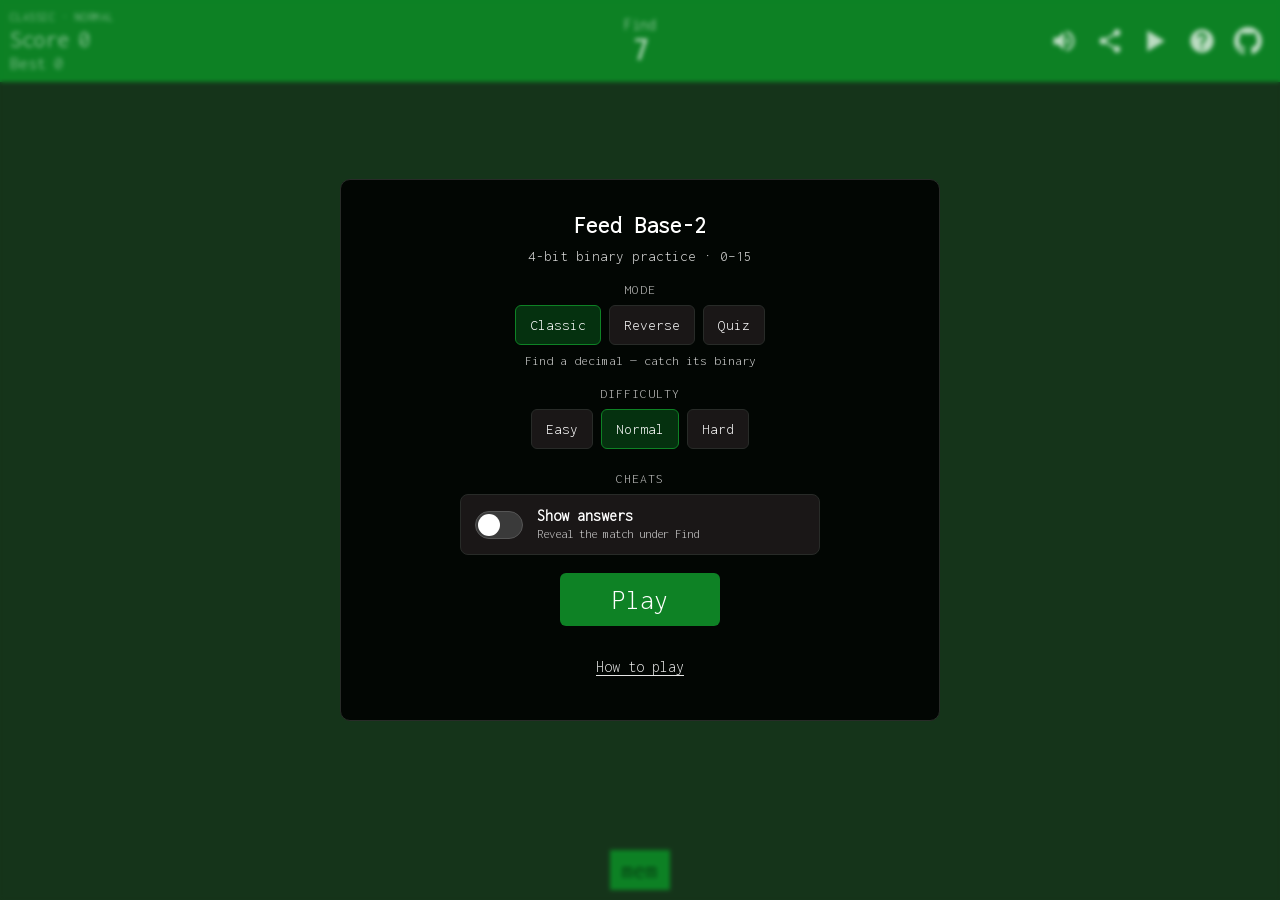
==== index.html @ fd2236f4 "add classic/reverse/quiz modes, difficulty, and cheats with settings polish" ====
<!DOCTYPE html>
<html lang="en">

<head>
    <meta charset="UTF-8">
    <meta http-equiv="X-UA-Compatible" content="IE=edge">
    <meta name="viewport" content="width=device-width, initial-scale=1.0, viewport-fit=cover">
    <meta name="description" content="A simple javascript game to play with 4-bit BCD/binary-numbers">
    <meta name="theme-color" content="#0e8225">
    <title>Feed Base-2</title>
    <link rel="stylesheet" href="./style.css" />
    <script type="module" src="./js/main.js"></script>
</head>

<body>
    <!-- header -->
    <header>
        <div class="section-left">
            <span class="mode-badge" id="mode-badge">Classic · Normal</span>
            <div class="score-row">
                <span>Score</span>
                <span id="score">0</span>
            </div>
            <div class="score-row high-score-row">
                <span>Best</span>
                <span id="high-score">0</span>
            </div>
            <div class="score-row streak-row hidden" id="streak-row">
                <span>Streak</span>
                <span id="streak">0</span>
            </div>
        </div>
        <div class="section-center">
            <span class="target-head" id="target-head">
                Find
            </span>
            <span class="target-number" id="current-target">
                0
            </span>
            <span class="target-hint hidden" id="target-hint" aria-label="Cheat hint"></span>
        </div>
        <div class="section-right">
            <button class="button" id="sound-btn" title="Toggle sound" type="button" aria-label="Toggle sound"
                aria-pressed="true">
                <svg class="icon-sound-on" stroke="currentColor" fill="currentColor" stroke-width="0"
                    viewBox="0 0 24 24" height="1em" width="1em" aria-hidden="true">
                    <path
                        d="M3 9v6h4l5 5V4L7 9H3zm13.5 3c0-1.77-1.02-3.29-2.5-4.03v8.05c1.48-.73 2.5-2.25 2.5-4.02zM14 3.23v2.06c2.89.86 5 3.54 5 6.71s-2.11 5.85-5 6.71v2.06c4.01-.91 7-4.49 7-8.77s-2.99-7.86-7-8.77z">
                    </path>
                </svg>
                <svg class="icon-sound-off hidden" stroke="currentColor" fill="currentColor" stroke-width="0"
                    viewBox="0 0 24 24" height="1em" width="1em" aria-hidden="true">
                    <path
                        d="M16.5 12c0-1.77-1.02-3.29-2.5-4.03v2.21l2.45 2.45c.03-.2.05-.41.05-.63zm2.5 0c0 .94-.2 1.82-.54 2.64l1.51 1.51C20.63 14.91 21 13.5 21 12c0-4.28-2.99-7.86-7-8.77v2.06c2.89.86 5 3.54 5 6.71zM4.27 3L3 4.27 7.73 9H3v6h4l5 5v-6.73l4.25 4.25c-.67.52-1.42.93-2.25 1.18v2.06c1.38-.31 2.63-.95 3.69-1.81L19.73 21 21 19.73l-9-9L4.27 3zM12 4L9.91 6.09 12 8.18V4z">
                    </path>
                </svg>
            </button>
            <button class="button" id="share-btn" title="Share score" type="button" aria-label="Share score">
                <svg stroke="currentColor" fill="currentColor" stroke-width="0" viewBox="0 0 24 24" height="1em"
                    width="1em" aria-hidden="true">
                    <path
                        d="M18 16.08c-.76 0-1.44.3-1.96.77L8.91 12.7c.05-.23.09-.46.09-.7s-.04-.47-.09-.7l7.05-4.11c.54.5 1.25.81 2.04.81 1.66 0 3-1.34 3-3s-1.34-3-3-3-3 1.34-3 3c0 .24.04.47.09.7L8.04 9.81C7.5 9.31 6.79 9 6 9c-1.66 0-3 1.34-3 3s1.34 3 3 3c.79 0 1.5-.31 2.04-.81l7.12 4.16c-.05.21-.08.43-.08.65 0 1.61 1.31 2.92 2.92 2.92s2.92-1.31 2.92-2.92c0-1.61-1.31-2.92-2.92-2.92z">
                    </path>
                </svg>
            </button>
            <button class="button" id="play-btn" title="Play" type="button" aria-label="Play">
                <svg stroke="currentColor" fill="currentColor" stroke-width="0" viewBox="0 0 16 16" height="1em"
                    width="1em" aria-hidden="true">
                    <path d="M3 2l10 6-10 6z"></path>
                </svg>
            </button>
            <button class="button" id="pause-btn" title="Pause" type="button" aria-label="Pause">
                <svg stroke="currentColor" fill="currentColor" stroke-width="0" viewBox="0 0 512 512" height="1em"
                    width="1em" aria-hidden="true">
                    <path d="M96 448h106.7V64H96v384zM309.3 64v384H416V64H309.3z"></path>
                </svg>
            </button>
            <button class="button" id="help-open" title="About this game" type="button" aria-label="About this game">
                <svg stroke="currentColor" fill="currentColor" stroke-width="0" viewBox="0 0 24 24" height="1em"
                    width="1em" aria-hidden="true">
                    <path fill="none" d="M0 0h24v24H0V0z"></path>
                    <path
                        d="M12 2C6.48 2 2 6.48 2 12s4.48 10 10 10 10-4.48 10-10S17.52 2 12 2zm1 17h-2v-2h2v2zm2.07-7.75l-.9.92C13.45 12.9 13 13.5 13 15h-2v-.5c0-1.1.45-2.1 1.17-2.83l1.24-1.26c.37-.36.59-.86.59-1.41 0-1.1-.9-2-2-2s-2 .9-2 2H8c0-2.21 1.79-4 4-4s4 1.79 4 4c0 .88-.36 1.68-.93 2.25z">
                    </path>
                </svg>
            </button>
            <a class="button" href="https://github.com/huzaifa-99/feed-base-2" aria-label="Link to source code on github"
                title="Link to source code on github">
                <svg stroke="currentColor" fill="currentColor" stroke-width="0" viewBox="0 0 16 16" height="1em"
                    width="1em" aria-hidden="true">
                    <path
                        d="M8 0C3.58 0 0 3.58 0 8c0 3.54 2.29 6.53 5.47 7.59.4.07.55-.17.55-.38 0-.19-.01-.82-.01-1.49-2.01.37-2.53-.49-2.69-.94-.09-.23-.48-.94-.82-1.13-.28-.15-.68-.52-.01-.53.63-.01 1.08.58 1.23.82.72 1.21 1.87.87 2.33.66.07-.52.28-.87.51-1.07-1.78-.2-3.64-.89-3.64-3.95 0-.87.31-1.59.82-2.15-.08-.2-.36-1.02.08-2.12 0 0 .67-.21 2.2.82.64-.18 1.32-.27 2-.27.68 0 1.36.09 2 .27 1.53-1.04 2.2-.82 2.2-.82.44 1.1.16 1.92.08 2.12.51.56.82 1.27.82 2.15 0 3.07-1.87 3.75-3.65 3.95.29.25.54.73.54 1.48 0 1.07-.01 1.93-.01 2.2 0 .21.15.46.55.38A8.012 8.012 0 0 0 16 8c0-4.42-3.58-8-8-8z">
                    </path>
                </svg>
            </a>
        </div>
    </header>

    <div class="feedback-toast hidden" id="feedback-toast" aria-live="polite"></div>

    <!-- help / settings dialog -->
    <div class="help-dialog" id="help-dialog" role="dialog" aria-modal="true" aria-labelledby="help-title">
        <div class="help-dialog-content">
            <div class="dialog-panel" id="settings-panel">
                <h1 class="dialog-title" id="help-title">Feed Base-2</h1>
                <p class="dialog-subtitle">4-bit binary practice · 0–15</p>

                <div class="settings-block">
                    <span class="settings-label">Mode</span>
                    <div class="option-row" role="radiogroup" aria-label="Game mode" id="mode-options">
                        <label class="option-chip">
                            <input type="radio" name="play-mode" value="classic" checked>
                            <span>Classic</span>
                        </label>
                        <label class="option-chip">
                            <input type="radio" name="play-mode" value="reverse">
                            <span>Reverse</span>
                        </label>
                        <label class="option-chip">
                            <input type="radio" name="play-mode" value="quiz">
                            <span>Quiz</span>
                        </label>
                    </div>
                    <p class="settings-hint" id="mode-hint">Find a decimal — catch its binary</p>
                </div>

                <div class="settings-block">
                    <span class="settings-label">Difficulty</span>
                    <div class="option-row" role="radiogroup" aria-label="Difficulty" id="difficulty-options">
                        <label class="option-chip">
                            <input type="radio" name="difficulty" value="easy">
                            <span>Easy</span>
                        </label>
                        <label class="option-chip">
                            <input type="radio" name="difficulty" value="normal" checked>
                            <span>Normal</span>
                        </label>
                        <label class="option-chip">
                            <input type="radio" name="difficulty" value="hard">
                            <span>Hard</span>
                        </label>
                    </div>
                </div>

                <div class="settings-block cheats-block">
                    <span class="settings-label">Cheats</span>
                    <label class="cheats-toggle" for="cheats-toggle">
                        <input type="checkbox" id="cheats-toggle" name="cheats">
                        <span class="cheats-toggle-track" aria-hidden="true">
                            <span class="cheats-toggle-thumb"></span>
                        </span>
                        <span class="cheats-toggle-copy">
                            <span class="cheats-toggle-title">Show answers</span>
                            <span class="cheats-toggle-desc">Reveal the match under Find</span>
                        </span>
                    </label>
                </div>

                <button class="button btn-primary btn-lg mx-auto" id="help-close" type="button">
                    Play
                </button>
                <button class="button btn-link mx-auto" id="howto-open" type="button">
                    How to play
                </button>
            </div>

            <div class="dialog-panel hidden" id="howto-panel">
                <h2 class="dialog-title">How to play</h2>
                <p class="dialog-subtitle">
                    Decimals 0–15 as 4-bit binary
                    (<a aria-label="Link to image with decimal to binary conversions"
                        href="./assets/images/binaryConversion.png"
                        title="Binary conversions chart">chart</a>
                </p>
                <ul class="howto-list">
                    <li>Classic: find a decimal, catch its binary</li>
                    <li>Reverse: find a binary, catch its decimal</li>
                    <li>Quiz: pick the matching binary from the choices</li>
                    <li>Correct answers score points and build a streak</li>
                    <li>Misses show the conversion and reset the streak</li>
                    <li>Classic / Reverse: arrows or drag to move</li>
                    <li>Space pauses in all modes · Esc opens settings</li>
                    <li>Quiz Hard adds a countdown timer</li>
                </ul>
                <button class="button btn-primary btn-lg mx-auto" id="howto-back" type="button">
                    Back
                </button>
            </div>
        </div>
    </div>

    <div class="pause-overlay hidden" id="pause-overlay" aria-hidden="true">
        <span class="pause-title">Paused</span>
        <span class="pause-hint">Space or tap Play to resume</span>
    </div>

    <div class="quiz-panel hidden" id="quiz-panel" aria-label="Quiz choices">
        <div class="quiz-timer hidden" id="quiz-timer" aria-live="polite"></div>
        <div class="quiz-choices" id="quiz-choices"></div>
    </div>

    <canvas id="game-canvas" aria-label="Feed Base-2 game area">
    </canvas>
</body>

</html>
---- style.css ----
/* vietnamese */
@font-face {
    font-family: 'Inconsolata';
    font-style: normal;
    font-weight: 300;
    font-stretch: 100%;
    font-display: swap;
    src: url(./assets/fonts/Inconsolata-normal-vietnamese.woff2) format('woff2');
    unicode-range: U+0102-0103, U+0110-0111, U+0128-0129, U+0168-0169, U+01A0-01A1, U+01AF-01B0, U+1EA0-1EF9, U+20AB;
}

/* latin-ext */
@font-face {
    font-family: 'Inconsolata';
    font-style: normal;
    font-weight: 300;
    font-stretch: 100%;
    font-display: swap;
    src: url(./assets/fonts/Inconsolata-normal-latin-ext.woff2) format('woff2');
    unicode-range: U+0100-024F, U+0259, U+1E00-1EFF, U+2020, U+20A0-20AB, U+20AD-20CF, U+2113, U+2C60-2C7F, U+A720-A7FF;
}

/* latin */
@font-face {
    font-family: 'Inconsolata';
    font-style: normal;
    font-weight: 300;
    font-stretch: 100%;
    font-display: swap;
    src: url(./assets/fonts/Inconsolata-normal-latin.woff2) format('woff2');
    unicode-range: U+0000-00FF, U+0131, U+0152-0153, U+02BB-02BC, U+02C6, U+02DA, U+02DC, U+2000-206F, U+2074, U+20AC, U+2122, U+2191, U+2193, U+2212, U+2215, U+FEFF, U+FFFD;
}


* {
    margin: 0;
    padding: 0;
    box-sizing: border-box;
    font-family: 'Inconsolata', monospace;
}

:root {
    --primary: #0e8225;
    --secondary: #1a1717;
    --black: #000000;
    --white: #ffffff;
    --gray: #282b28;
    --green-200: rgba(14, 130, 37, 0.2);
    --hit-correct: #2ecc71;
    --hit-wrong: #e74c3c;
}

body {
    background-color: var(--secondary);
    max-height: 100vh;
    overflow: hidden;
    color: var(--white);
    touch-action: none;
}

p {
    font-size: 1rem;
}

a {
    color: var(--white);
}

ul {
    display: flex;
    flex-direction: column;
    gap: 12px;
    max-width: 95%;
    margin-left: auto;
    font-size: 0.95rem;
}

ul li {
    line-height: 1.35;
}

canvas {
    background-color: var(--secondary);
    cursor: crosshair;
    user-select: none;
    display: block;
}

header {
    display: grid;
    grid-template-columns: 1fr 1fr 1fr;
    position: fixed;
    top: 0;
    font-size: 1.25rem;
    width: 100%;
    min-height: 60px;
    padding: 8px;
    padding-top: max(8px, env(safe-area-inset-top));
    color: var(--white);
    background-color: var(--primary);
    z-index: 50;
    pointer-events: auto;
}

.section-right {
    display: flex;
    align-items: center;
    justify-content: flex-end;
    gap: 2px;
    flex-wrap: wrap;
    position: relative;
    z-index: 1;
}

.section-left {
    display: flex;
    flex-direction: column;
    align-items: flex-start;
    justify-content: center;
    gap: 2px;
}

.score-row {
    display: flex;
    align-items: center;
    gap: 8px;
}

.high-score-row {
    font-size: 0.75em;
    opacity: 0.85;
}

.streak-row {
    font-size: 0.75em;
    color: #b8f5c4;
}

.section-center {
    display: flex;
    flex-direction: column;
    align-items: center;
    justify-content: center;
}

.target-head {
    font-size: 0.9rem;
}

.target-number {
    font-size: 1.75rem;
    font-weight: 700;
}

.target-hint {
    margin-top: 1px;
    font-size: 0.95rem;
    font-weight: 700;
    letter-spacing: 0.04em;
    color: #b8f5c4;
}

.mode-badge {
    font-size: 0.7rem;
    letter-spacing: 0.04em;
    opacity: 0.9;
    text-transform: uppercase;
    line-height: 1.2;
}

.help-dialog {
    display: flex;
    flex-direction: column;
    align-items: center;
    justify-content: center;
    position: fixed;
    inset: 0;
    width: 100%;
    height: 100vh;
    height: 100dvh;
    padding: max(12px, env(safe-area-inset-top)) max(12px, env(safe-area-inset-right)) max(12px, env(safe-area-inset-bottom)) max(12px, env(safe-area-inset-left));
    background-color: rgba(14, 130, 37, 0.28);
    backdrop-filter: blur(2px);
    z-index: 60;
}

.pause-overlay {
    position: fixed;
    inset: 0;
    display: flex;
    flex-direction: column;
    align-items: center;
    justify-content: center;
    gap: 10px;
    pointer-events: none;
    z-index: 20;
    color: var(--white);
    background-color: rgba(0, 0, 0, 0.35);
}

.pause-title {
    font-size: 2rem;
    letter-spacing: 0.08em;
}

.pause-hint {
    font-size: 0.95rem;
    opacity: 0.8;
}

.feedback-toast {
    position: fixed;
    top: calc(60px + env(safe-area-inset-top, 0px) + 10px);
    left: 50%;
    transform: translateX(-50%) translateY(-6px);
    z-index: 55;
    padding: 10px 16px;
    border-radius: 8px;
    font-size: 1rem;
    letter-spacing: 0.02em;
    background: rgba(0, 0, 0, 0.82);
    border: 1px solid var(--gray);
    pointer-events: none;
    opacity: 0;
    transition: opacity 160ms ease, transform 160ms ease;
    max-width: min(90vw, 360px);
    text-align: center;
}

.feedback-toast.visible {
    opacity: 1;
    transform: translateX(-50%) translateY(0);
}

.feedback-toast.correct {
    border-color: var(--hit-correct);
    color: var(--hit-correct);
}

.feedback-toast.wrong {
    border-color: var(--hit-wrong);
    color: #ffb4b0;
}

.help-dialog-content {
    display: flex;
    flex-direction: column;
    align-items: center;
    justify-content: flex-start;
    width: min(100%, 520px);
    max-height: min(92dvh, 880px);
    overflow: auto;
    gap: 0;
    padding: 24px 18px;
    background-color: rgba(0, 0, 0, 0.88);
    border: 1px solid var(--gray);
    border-radius: 10px;
}

.dialog-panel {
    display: flex;
    flex-direction: column;
    align-items: center;
    gap: 18px;
    width: 100%;
}

.dialog-title {
    margin: 0;
    font-size: 1.5rem;
    font-weight: 700;
    text-align: center;
}

.dialog-subtitle {
    margin: -8px 0 0;
    font-size: 0.95rem;
    text-align: center;
    opacity: 0.85;
}

.howto-list {
    max-width: 100%;
    width: 100%;
    margin: 0;
    padding-left: 1.15rem;
    gap: 10px;
}

.btn-link {
    min-height: 40px;
    font-size: 1rem !important;
    text-decoration: underline;
    text-underline-offset: 3px;
    opacity: 0.9;
}

.settings-block {
    display: flex;
    flex-direction: column;
    align-items: center;
    gap: 8px;
    width: 100%;
    max-width: 420px;
}

.settings-label {
    font-size: 0.85rem;
    letter-spacing: 0.08em;
    text-transform: uppercase;
    opacity: 0.75;
}

.settings-hint {
    font-size: 0.85rem !important;
    opacity: 0.8;
    text-align: center;
    margin: 0;
}

.option-row {
    display: flex;
    flex-wrap: wrap;
    justify-content: center;
    gap: 8px;
    width: 100%;
}

.option-chip {
    cursor: pointer;
}

.option-chip input {
    position: absolute;
    opacity: 0;
    pointer-events: none;
}

.option-chip span {
    display: inline-flex;
    align-items: center;
    justify-content: center;
    min-height: 40px;
    padding: 8px 14px;
    border: 1px solid var(--gray);
    border-radius: 6px;
    font-size: 0.95rem;
    color: var(--white);
    background: var(--secondary);
    transition: border-color 120ms ease, background-color 120ms ease;
}

.option-chip input:checked + span {
    border-color: var(--primary);
    background: rgba(14, 130, 37, 0.35);
}

.option-chip input:focus-visible + span {
    outline: 2px solid var(--white);
    outline-offset: 2px;
}

.cheats-block {
    margin-top: 4px;
}

.cheats-toggle {
    display: flex;
    align-items: center;
    gap: 14px;
    width: 100%;
    max-width: 360px;
    padding: 12px 14px;
    border: 1px solid var(--gray);
    border-radius: 8px;
    background: var(--secondary);
    cursor: pointer;
    -webkit-tap-highlight-color: transparent;
}

.cheats-toggle input {
    position: absolute;
    opacity: 0;
    pointer-events: none;
}

.cheats-toggle-track {
    position: relative;
    flex: 0 0 auto;
    width: 48px;
    height: 28px;
    border-radius: 999px;
    background: #3a3a3a;
    border: 1px solid #555;
    transition: background-color 140ms ease, border-color 140ms ease;
}

.cheats-toggle-thumb {
    position: absolute;
    top: 2px;
    left: 2px;
    width: 22px;
    height: 22px;
    border-radius: 50%;
    background: var(--white);
    transition: transform 140ms ease;
}

.cheats-toggle input:checked + .cheats-toggle-track {
    background: rgba(14, 130, 37, 0.7);
    border-color: var(--primary);
}

.cheats-toggle input:checked + .cheats-toggle-track .cheats-toggle-thumb {
    transform: translateX(20px);
}

.cheats-toggle input:focus-visible + .cheats-toggle-track {
    outline: 2px solid var(--white);
    outline-offset: 2px;
}

.cheats-toggle-copy {
    display: flex;
    flex-direction: column;
    gap: 2px;
    text-align: left;
    min-width: 0;
}

.cheats-toggle-title {
    font-size: 1rem;
    font-weight: 700;
}

.cheats-toggle-desc {
    font-size: 0.8rem;
    opacity: 0.75;
    line-height: 1.3;
}

.quiz-panel {
    position: fixed;
    inset: 0;
    z-index: 10;
    display: flex;
    flex-direction: column;
    align-items: center;
    justify-content: center;
    gap: 20px;
    padding: 100px 16px 32px;
    pointer-events: none;
}

.quiz-panel:not(.hidden) {
    pointer-events: auto;
}

.quiz-timer {
    font-size: 1.25rem;
    letter-spacing: 0.06em;
    color: #b8f5c4;
}

.quiz-timer.urgent {
    color: #ffb4b0;
}

.quiz-choices {
    display: grid;
    grid-template-columns: repeat(2, minmax(0, 1fr));
    gap: 12px;
    width: min(100%, 420px);
}

.quiz-choices.cols-3 {
    grid-template-columns: repeat(3, minmax(0, 1fr));
}

.quiz-choice {
    min-height: 64px;
    padding: 14px 12px;
    border: 1px solid var(--gray);
    border-radius: 8px;
    background: var(--black);
    color: var(--primary);
    font-size: 1.35rem;
    font-family: inherit;
    cursor: pointer;
    -webkit-tap-highlight-color: transparent;
}

.quiz-choice:hover,
.quiz-choice:focus-visible {
    border-color: var(--primary);
    filter: brightness(1.15);
}

.quiz-choice:disabled {
    cursor: default;
    opacity: 0.7;
}

.quiz-choice.correct {
    border-color: var(--hit-correct);
    color: var(--hit-correct);
}

.quiz-choice.wrong {
    border-color: var(--hit-wrong);
    color: #ffb4b0;
}

body.mode-quiz canvas {
    opacity: 0.35;
    pointer-events: none;
}

body.is-paused .quiz-panel {
    pointer-events: none;
    opacity: 0.55;
}

.button {
    display: flex;
    justify-content: center;
    align-items: center;
    border: 0;
    min-width: 44px;
    min-height: 44px;
    padding: 8px;
    font-size: 1.5rem;
    color: var(--white);
    background-color: transparent;
    -webkit-tap-highlight-color: transparent;
}

.button:hover {
    cursor: pointer;
    filter: brightness(1.25);
}

.button:focus-visible {
    outline: 2px solid var(--white);
    outline-offset: 2px;
}

.btn-primary {
    background-color: var(--primary);
}

.btn-primary:hover {
    filter: brightness(1.25);
}

.btn-lg {
    min-width: 160px;
    min-height: 48px;
    padding: 12px 28px;
    font-size: 1.25rem;
    border-radius: 6px;
}

.hidden {
    display: none !important;
}

.mx-auto {
    margin: auto;
}

@media (min-width: 640px) {
    p {
        font-size: 1.5rem;
    }

    ul {
        font-size: 1.25rem;
    }

    ul li {
        line-height: 1.5;
    }

    header {
        padding: 10px;
        font-size: 1.5rem;
        min-height: 70px;
    }

    .target-head {
        font-size: 1rem;
    }

    .target-number {
        font-size: 2rem;
        font-weight: 900;
    }

    .mode-badge {
        font-size: 0.75rem;
    }

    .feedback-toast {
        top: calc(70px + env(safe-area-inset-top, 0px) + 12px);
        font-size: 1.15rem;
    }

    .help-dialog-content {
        width: min(100%, 560px);
        gap: 22px;
        padding: 28px 24px;
    }

    .quiz-choice {
        min-height: 72px;
        font-size: 1.6rem;
    }

    .button {
        font-size: 1.75rem;
    }

    .pause-title {
        font-size: 2.5rem;
    }
}

@media (min-width: 1024px) {
    .help-dialog-content {
        width: min(100%, 600px);
        gap: 24px;
        padding: 32px 28px;
    }
}
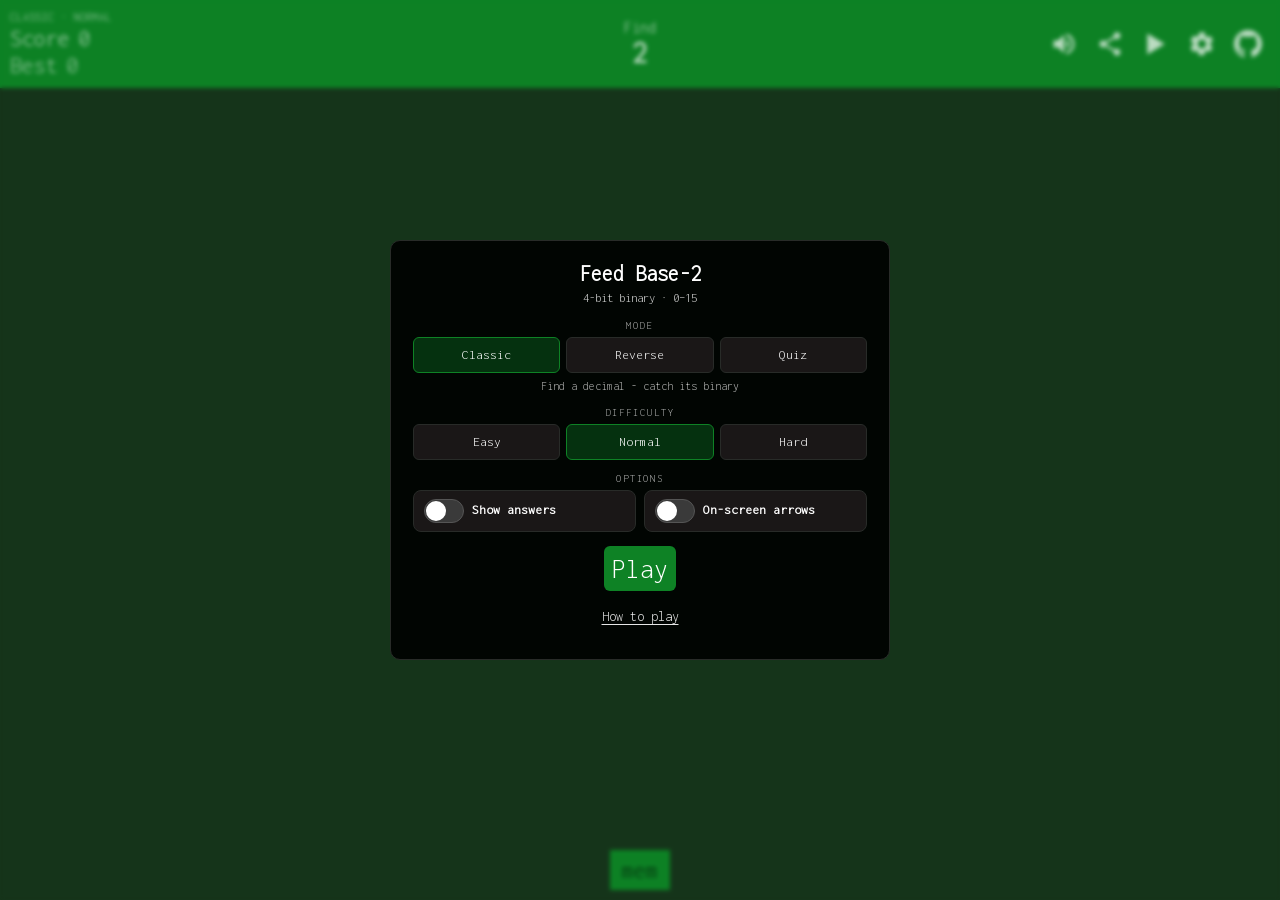
==== commit c38469b5: "optimize for mobile play and ship as an installable PWA" ====
--- a/index.html
+++ b/index.html
@@ -4,9 +4,17 @@
 <head>
     <meta charset="UTF-8">
     <meta http-equiv="X-UA-Compatible" content="IE=edge">
-    <meta name="viewport" content="width=device-width, initial-scale=1.0, viewport-fit=cover">
-    <meta name="description" content="A simple javascript game to play with 4-bit BCD/binary-numbers">
+    <meta name="viewport" content="width=device-width, initial-scale=1, viewport-fit=cover, maximum-scale=1, user-scalable=no">
+    <meta name="description" content="Practice 4-bit binary numbers (0–15) with Classic, Reverse, and Quiz modes.">
     <meta name="theme-color" content="#0e8225">
+    <meta name="mobile-web-app-capable" content="yes">
+    <meta name="apple-mobile-web-app-capable" content="yes">
+    <meta name="apple-mobile-web-app-status-bar-style" content="black-translucent">
+    <meta name="apple-mobile-web-app-title" content="Feed Base-2">
+    <meta name="application-name" content="Feed Base-2">
+    <link rel="manifest" href="./manifest.webmanifest">
+    <link rel="icon" type="image/png" sizes="192x192" href="./assets/icons/icon-192.png">
+    <link rel="apple-touch-icon" href="./assets/icons/apple-touch-icon.png">
     <title>Feed Base-2</title>
     <link rel="stylesheet" href="./style.css" />
     <script type="module" src="./js/main.js"></script>
@@ -75,16 +83,15 @@
                     <path d="M96 448h106.7V64H96v384zM309.3 64v384H416V64H309.3z"></path>
                 </svg>
             </button>
-            <button class="button" id="help-open" title="About this game" type="button" aria-label="About this game">
+            <button class="button" id="help-open" title="Settings" type="button" aria-label="Settings">
                 <svg stroke="currentColor" fill="currentColor" stroke-width="0" viewBox="0 0 24 24" height="1em"
                     width="1em" aria-hidden="true">
-                    <path fill="none" d="M0 0h24v24H0V0z"></path>
-                    <path
-                        d="M12 2C6.48 2 2 6.48 2 12s4.48 10 10 10 10-4.48 10-10S17.52 2 12 2zm1 17h-2v-2h2v2zm2.07-7.75l-.9.92C13.45 12.9 13 13.5 13 15h-2v-.5c0-1.1.45-2.1 1.17-2.83l1.24-1.26c.37-.36.59-.86.59-1.41 0-1.1-.9-2-2-2s-2 .9-2 2H8c0-2.21 1.79-4 4-4s4 1.79 4 4c0 .88-.36 1.68-.93 2.25z">
-                    </path>
-                </svg>
-            </button>
-            <a class="button" href="https://github.com/huzaifa-99/feed-base-2" aria-label="Link to source code on github"
+                    <path
+                        d="M19.14 12.94c.04-.31.06-.63.06-.94s-.02-.63-.06-.94l2.03-1.58a.49.49 0 0 0 .12-.61l-1.92-3.32a.49.49 0 0 0-.59-.22l-2.39.96a7.2 7.2 0 0 0-1.62-.94l-.36-2.54A.48.48 0 0 0 14 2h-4a.48.48 0 0 0-.48.42l-.36 2.54c-.59.24-1.13.55-1.62.94l-2.39-.96a.49.49 0 0 0-.59.22L2.25 8.87a.48.48 0 0 0 .12.61l2.03 1.58c-.04.31-.06.63-.06.94s.02.63.06.94L2.37 14.52a.49.49 0 0 0-.12.61l1.92 3.32c.12.22.37.3.59.22l2.39-.96c.5.39 1.03.7 1.62.94l.36 2.54c.05.24.24.42.48.42h4c.24 0 .44-.18.48-.42l.36-2.54c.59-.24 1.13-.55 1.62-.94l2.39.96c.22.08.47 0 .59-.22l1.92-3.32a.49.49 0 0 0-.12-.61l-2.01-1.58zM12 15.6A3.6 3.6 0 1 1 12 8.4a3.6 3.6 0 0 1 0 7.2z">
+                    </path>
+                </svg>
+            </button>
+            <a class="button github-link" href="https://github.com/huzaifa-99/feed-base-2" aria-label="Link to source code on github"
                 title="Link to source code on github">
                 <svg stroke="currentColor" fill="currentColor" stroke-width="0" viewBox="0 0 16 16" height="1em"
                     width="1em" aria-hidden="true">
@@ -102,8 +109,10 @@
     <div class="help-dialog" id="help-dialog" role="dialog" aria-modal="true" aria-labelledby="help-title">
         <div class="help-dialog-content">
             <div class="dialog-panel" id="settings-panel">
-                <h1 class="dialog-title" id="help-title">Feed Base-2</h1>
-                <p class="dialog-subtitle">4-bit binary practice · 0–15</p>
+                <div class="dialog-heading">
+                    <h1 class="dialog-title" id="help-title">Feed Base-2</h1>
+                    <p class="dialog-subtitle">4-bit binary · 0–15</p>
+                </div>
 
                 <div class="settings-block">
                     <span class="settings-label">Mode</span>
@@ -121,7 +130,7 @@
                             <span>Quiz</span>
                         </label>
                     </div>
-                    <p class="settings-hint" id="mode-hint">Find a decimal — catch its binary</p>
+                    <p class="settings-hint" id="mode-hint">Find a decimal - catch its binary</p>
                 </div>
 
                 <div class="settings-block">
@@ -142,56 +151,83 @@
                     </div>
                 </div>
 
-                <div class="settings-block cheats-block">
-                    <span class="settings-label">Cheats</span>
-                    <label class="cheats-toggle" for="cheats-toggle">
-                        <input type="checkbox" id="cheats-toggle" name="cheats">
-                        <span class="cheats-toggle-track" aria-hidden="true">
-                            <span class="cheats-toggle-thumb"></span>
-                        </span>
-                        <span class="cheats-toggle-copy">
-                            <span class="cheats-toggle-title">Show answers</span>
-                            <span class="cheats-toggle-desc">Reveal the match under Find</span>
-                        </span>
-                    </label>
-                </div>
-
-                <button class="button btn-primary btn-lg mx-auto" id="help-close" type="button">
-                    Play
-                </button>
-                <button class="button btn-link mx-auto" id="howto-open" type="button">
-                    How to play
-                </button>
+                <div class="settings-block">
+                    <span class="settings-label">Options</span>
+                    <div class="settings-toggles">
+                        <label class="setting-toggle" for="cheats-toggle">
+                            <input type="checkbox" id="cheats-toggle" name="cheats">
+                            <span class="setting-toggle-track" aria-hidden="true">
+                                <span class="setting-toggle-thumb"></span>
+                            </span>
+                            <span class="setting-toggle-copy">
+                                <span class="setting-toggle-title">Show answers</span>
+                            </span>
+                        </label>
+                        <label class="setting-toggle" for="controls-toggle">
+                            <input type="checkbox" id="controls-toggle" name="onscreen-controls">
+                            <span class="setting-toggle-track" aria-hidden="true">
+                                <span class="setting-toggle-thumb"></span>
+                            </span>
+                            <span class="setting-toggle-copy">
+                                <span class="setting-toggle-title">On-screen arrows</span>
+                            </span>
+                        </label>
+                    </div>
+                </div>
+
+                <div class="dialog-actions">
+                    <button class="button btn-primary btn-lg" id="help-close" type="button">
+                        Play
+                    </button>
+                    <button class="button btn-link" id="howto-open" type="button">
+                        How to play
+                    </button>
+                </div>
             </div>
 
             <div class="dialog-panel hidden" id="howto-panel">
-                <h2 class="dialog-title">How to play</h2>
-                <p class="dialog-subtitle">
-                    Decimals 0–15 as 4-bit binary
-                    (<a aria-label="Link to image with decimal to binary conversions"
-                        href="./assets/images/binaryConversion.png"
-                        title="Binary conversions chart">chart</a>
-                </p>
+                <div class="dialog-heading">
+                    <h2 class="dialog-title">How to play</h2>
+                    <p class="dialog-subtitle">
+                        0–15 as 4-bit binary
+                        (<a aria-label="Link to image with decimal to binary conversions"
+                            href="./assets/images/binaryConversion.png"
+                            title="Binary conversions chart">chart</a>
+                    </p>
+                </div>
                 <ul class="howto-list">
-                    <li>Classic: find a decimal, catch its binary</li>
-                    <li>Reverse: find a binary, catch its decimal</li>
-                    <li>Quiz: pick the matching binary from the choices</li>
-                    <li>Correct answers score points and build a streak</li>
-                    <li>Misses show the conversion and reset the streak</li>
-                    <li>Classic / Reverse: arrows or drag to move</li>
-                    <li>Space pauses in all modes · Esc opens settings</li>
-                    <li>Quiz Hard adds a countdown timer</li>
+                    <li>Classic: catch the binary for a decimal</li>
+                    <li>Reverse: catch the decimal for a binary</li>
+                    <li>Quiz: tap the matching binary</li>
+                    <li>Streaks boost score · misses teach the conversion</li>
+                    <li>Move with arrows, drag, or on-screen pads</li>
+                    <li>Header: pause, mute, share, settings</li>
                 </ul>
-                <button class="button btn-primary btn-lg mx-auto" id="howto-back" type="button">
-                    Back
-                </button>
+                <div class="dialog-actions">
+                    <button class="button btn-primary btn-lg" id="howto-back" type="button">
+                        Back
+                    </button>
+                </div>
             </div>
         </div>
     </div>
 
     <div class="pause-overlay hidden" id="pause-overlay" aria-hidden="true">
         <span class="pause-title">Paused</span>
-        <span class="pause-hint">Space or tap Play to resume</span>
+        <span class="pause-hint">Tap Play to resume</span>
+    </div>
+
+    <div class="move-controls hidden" id="move-controls" aria-label="Move controls">
+        <button type="button" class="move-btn" id="move-left" aria-label="Move left">
+            <svg viewBox="0 0 24 24" width="1em" height="1em" aria-hidden="true" fill="currentColor">
+                <path d="M15.41 7.41 14 6l-6 6 6 6 1.41-1.41L10.83 12z"></path>
+            </svg>
+        </button>
+        <button type="button" class="move-btn" id="move-right" aria-label="Move right">
+            <svg viewBox="0 0 24 24" width="1em" height="1em" aria-hidden="true" fill="currentColor">
+                <path d="M10 6 8.59 7.41 13.17 12l-4.58 4.59L10 18l6-6z"></path>
+            </svg>
+        </button>
     </div>
 
     <div class="quiz-panel hidden" id="quiz-panel" aria-label="Quiz choices">
--- a/style.css
+++ b/style.css
@@ -48,14 +48,25 @@
     --green-200: rgba(14, 130, 37, 0.2);
     --hit-correct: #2ecc71;
     --hit-wrong: #e74c3c;
+    --header-offset: 72px;
+}
+
+html,
+body {
+    height: 100%;
+    height: 100dvh;
 }
 
 body {
     background-color: var(--secondary);
     max-height: 100vh;
+    max-height: 100dvh;
     overflow: hidden;
     color: var(--white);
     touch-action: none;
+    overscroll-behavior: none;
+    -webkit-user-select: none;
+    user-select: none;
 }
 
 p {
@@ -88,14 +99,22 @@
 
 header {
     display: grid;
-    grid-template-columns: 1fr 1fr 1fr;
+    grid-template-columns: 1fr auto;
+    grid-template-areas:
+        "scores toolbar"
+        "target target";
+    gap: 6px 10px;
     position: fixed;
     top: 0;
-    font-size: 1.25rem;
-    width: 100%;
-    min-height: 60px;
-    padding: 8px;
-    padding-top: max(8px, env(safe-area-inset-top));
+    left: 0;
+    right: 0;
+    font-size: 1rem;
+    width: 100%;
+    min-height: 56px;
+    padding: 6px 8px 10px;
+    padding-top: max(6px, env(safe-area-inset-top));
+    padding-left: max(8px, env(safe-area-inset-left));
+    padding-right: max(8px, env(safe-area-inset-right));
     color: var(--white);
     background-color: var(--primary);
     z-index: 50;
@@ -103,27 +122,44 @@
 }
 
 .section-right {
+    grid-area: toolbar;
     display: flex;
     align-items: center;
     justify-content: flex-end;
     gap: 2px;
-    flex-wrap: wrap;
+    flex-wrap: nowrap;
+    min-height: 40px;
     position: relative;
     z-index: 1;
 }
 
 .section-left {
+    grid-area: scores;
     display: flex;
     flex-direction: column;
     align-items: flex-start;
     justify-content: center;
-    gap: 2px;
+    gap: 1px;
+    min-width: 0;
+}
+
+.section-center {
+    grid-area: target;
+    display: flex;
+    flex-direction: column;
+    align-items: center;
+    justify-content: center;
+    text-align: center;
+    min-width: 0;
+    padding-top: 2px;
+    border-top: 1px solid rgba(255, 255, 255, 0.18);
 }
 
 .score-row {
     display: flex;
     align-items: center;
-    gap: 8px;
+    gap: 6px;
+    font-size: 0.95rem;
 }
 
 .high-score-row {
@@ -136,36 +172,33 @@
     color: #b8f5c4;
 }
 
-.section-center {
-    display: flex;
-    flex-direction: column;
-    align-items: center;
-    justify-content: center;
-}
-
 .target-head {
-    font-size: 0.9rem;
+    font-size: 0.8rem;
 }
 
 .target-number {
-    font-size: 1.75rem;
+    font-size: 1.45rem;
     font-weight: 700;
 }
 
 .target-hint {
     margin-top: 1px;
-    font-size: 0.95rem;
+    font-size: 0.85rem;
     font-weight: 700;
     letter-spacing: 0.04em;
     color: #b8f5c4;
 }
 
 .mode-badge {
-    font-size: 0.7rem;
-    letter-spacing: 0.04em;
+    font-size: 0.62rem;
+    letter-spacing: 0.03em;
     opacity: 0.9;
     text-transform: uppercase;
     line-height: 1.2;
+    max-width: 100%;
+    overflow: hidden;
+    text-overflow: ellipsis;
+    white-space: nowrap;
 }
 
 .help-dialog {
@@ -178,10 +211,11 @@
     width: 100%;
     height: 100vh;
     height: 100dvh;
-    padding: max(12px, env(safe-area-inset-top)) max(12px, env(safe-area-inset-right)) max(12px, env(safe-area-inset-bottom)) max(12px, env(safe-area-inset-left));
+    padding: max(8px, env(safe-area-inset-top)) max(8px, env(safe-area-inset-right)) max(8px, env(safe-area-inset-bottom)) max(8px, env(safe-area-inset-left));
     background-color: rgba(14, 130, 37, 0.28);
     backdrop-filter: blur(2px);
     z-index: 60;
+    overflow: hidden;
 }
 
 .pause-overlay {
@@ -210,13 +244,13 @@
 
 .feedback-toast {
     position: fixed;
-    top: calc(60px + env(safe-area-inset-top, 0px) + 10px);
+    top: calc(var(--header-offset) + 8px);
     left: 50%;
     transform: translateX(-50%) translateY(-6px);
     z-index: 55;
     padding: 10px 16px;
     border-radius: 8px;
-    font-size: 1rem;
+    font-size: 0.95rem;
     letter-spacing: 0.02em;
     background: rgba(0, 0, 0, 0.82);
     border: 1px solid var(--gray);
@@ -246,13 +280,13 @@
     display: flex;
     flex-direction: column;
     align-items: center;
-    justify-content: flex-start;
-    width: min(100%, 520px);
-    max-height: min(92dvh, 880px);
-    overflow: auto;
+    justify-content: center;
+    width: min(100%, 440px);
+    max-height: calc(100dvh - 16px - env(safe-area-inset-top, 0px) - env(safe-area-inset-bottom, 0px));
+    overflow: hidden;
     gap: 0;
-    padding: 24px 18px;
-    background-color: rgba(0, 0, 0, 0.88);
+    padding: 14px;
+    background-color: rgba(0, 0, 0, 0.9);
     border: 1px solid var(--gray);
     border-radius: 10px;
 }
@@ -261,73 +295,105 @@
     display: flex;
     flex-direction: column;
     align-items: center;
-    gap: 18px;
-    width: 100%;
+    gap: 10px;
+    width: 100%;
+}
+
+.dialog-heading {
+    display: flex;
+    flex-direction: column;
+    align-items: center;
+    gap: 2px;
 }
 
 .dialog-title {
     margin: 0;
-    font-size: 1.5rem;
+    font-size: 1.25rem;
     font-weight: 700;
     text-align: center;
+    line-height: 1.2;
 }
 
 .dialog-subtitle {
-    margin: -8px 0 0;
-    font-size: 0.95rem;
+    margin: 0;
+    font-size: 0.8rem;
     text-align: center;
-    opacity: 0.85;
+    opacity: 0.8;
+    line-height: 1.3;
 }
 
 .howto-list {
     max-width: 100%;
     width: 100%;
     margin: 0;
-    padding-left: 1.15rem;
-    gap: 10px;
+    padding-left: 1.05rem;
+    gap: 6px;
+    font-size: 0.85rem;
+}
+
+.howto-list li {
+    line-height: 1.3;
 }
 
 .btn-link {
-    min-height: 40px;
-    font-size: 1rem !important;
+    min-height: 36px;
+    font-size: 0.9rem !important;
     text-decoration: underline;
     text-underline-offset: 3px;
     opacity: 0.9;
 }
 
+.dialog-actions {
+    display: flex;
+    flex-direction: column;
+    align-items: center;
+    gap: 4px;
+    width: 100%;
+    margin-top: 2px;
+}
+
 .settings-block {
     display: flex;
     flex-direction: column;
     align-items: center;
-    gap: 8px;
-    width: 100%;
-    max-width: 420px;
+    gap: 6px;
+    width: 100%;
 }
 
 .settings-label {
-    font-size: 0.85rem;
+    font-size: 0.7rem;
     letter-spacing: 0.08em;
     text-transform: uppercase;
+    opacity: 0.7;
+}
+
+.settings-hint {
+    font-size: 0.75rem !important;
     opacity: 0.75;
-}
-
-.settings-hint {
-    font-size: 0.85rem !important;
-    opacity: 0.8;
     text-align: center;
     margin: 0;
+    line-height: 1.25;
+}
+
+.settings-toggles {
+    display: grid;
+    grid-template-columns: 1fr 1fr;
+    gap: 8px;
+    width: 100%;
 }
 
 .option-row {
     display: flex;
-    flex-wrap: wrap;
-    justify-content: center;
-    gap: 8px;
+    flex-wrap: nowrap;
+    justify-content: center;
+    gap: 6px;
     width: 100%;
 }
 
 .option-chip {
     cursor: pointer;
+    flex: 1 1 0;
+    min-width: 0;
 }
 
 .option-chip input {
@@ -340,11 +406,12 @@
     display: inline-flex;
     align-items: center;
     justify-content: center;
-    min-height: 40px;
-    padding: 8px 14px;
+    width: 100%;
+    min-height: 36px;
+    padding: 6px 8px;
     border: 1px solid var(--gray);
     border-radius: 6px;
-    font-size: 0.95rem;
+    font-size: 0.85rem;
     color: var(--white);
     background: var(--secondary);
     transition: border-color 120ms ease, background-color 120ms ease;
@@ -360,17 +427,12 @@
     outline-offset: 2px;
 }
 
-.cheats-block {
-    margin-top: 4px;
-}
-
-.cheats-toggle {
-    display: flex;
-    align-items: center;
-    gap: 14px;
-    width: 100%;
-    max-width: 360px;
-    padding: 12px 14px;
+.setting-toggle {
+    display: flex;
+    align-items: center;
+    gap: 8px;
+    width: 100%;
+    padding: 8px 10px;
     border: 1px solid var(--gray);
     border-radius: 8px;
     background: var(--secondary);
@@ -378,65 +440,63 @@
     -webkit-tap-highlight-color: transparent;
 }
 
-.cheats-toggle input {
+.setting-toggle input {
     position: absolute;
     opacity: 0;
     pointer-events: none;
 }
 
-.cheats-toggle-track {
+.setting-toggle-track {
     position: relative;
     flex: 0 0 auto;
-    width: 48px;
-    height: 28px;
+    width: 40px;
+    height: 24px;
     border-radius: 999px;
     background: #3a3a3a;
     border: 1px solid #555;
     transition: background-color 140ms ease, border-color 140ms ease;
 }
 
-.cheats-toggle-thumb {
+.setting-toggle-thumb {
     position: absolute;
-    top: 2px;
-    left: 2px;
-    width: 22px;
-    height: 22px;
+    top: 1px;
+    left: 1px;
+    width: 20px;
+    height: 20px;
     border-radius: 50%;
     background: var(--white);
     transition: transform 140ms ease;
 }
 
-.cheats-toggle input:checked + .cheats-toggle-track {
+.setting-toggle input:checked + .setting-toggle-track {
     background: rgba(14, 130, 37, 0.7);
     border-color: var(--primary);
 }
 
-.cheats-toggle input:checked + .cheats-toggle-track .cheats-toggle-thumb {
-    transform: translateX(20px);
-}
-
-.cheats-toggle input:focus-visible + .cheats-toggle-track {
+.setting-toggle input:checked + .setting-toggle-track .setting-toggle-thumb {
+    transform: translateX(16px);
+}
+
+.setting-toggle input:focus-visible + .setting-toggle-track {
     outline: 2px solid var(--white);
     outline-offset: 2px;
 }
 
-.cheats-toggle-copy {
-    display: flex;
-    flex-direction: column;
-    gap: 2px;
+.setting-toggle-copy {
+    display: flex;
+    flex-direction: column;
     text-align: left;
     min-width: 0;
 }
 
-.cheats-toggle-title {
-    font-size: 1rem;
+.setting-toggle-title {
+    font-size: 0.78rem;
     font-weight: 700;
-}
-
-.cheats-toggle-desc {
-    font-size: 0.8rem;
-    opacity: 0.75;
-    line-height: 1.3;
+    line-height: 1.25;
+}
+
+.setting-toggle-desc {
+    display: none;
 }
 
 .quiz-panel {
@@ -447,8 +507,8 @@
     flex-direction: column;
     align-items: center;
     justify-content: center;
-    gap: 20px;
-    padding: 100px 16px 32px;
+    gap: 16px;
+    padding: calc(var(--header-offset) + 16px) max(16px, env(safe-area-inset-right)) max(24px, env(safe-area-inset-bottom)) max(16px, env(safe-area-inset-left));
     pointer-events: none;
 }
 
@@ -469,25 +529,26 @@
 .quiz-choices {
     display: grid;
     grid-template-columns: repeat(2, minmax(0, 1fr));
-    gap: 12px;
+    gap: 10px;
     width: min(100%, 420px);
 }
 
 .quiz-choices.cols-3 {
-    grid-template-columns: repeat(3, minmax(0, 1fr));
+    grid-template-columns: repeat(2, minmax(0, 1fr));
 }
 
 .quiz-choice {
-    min-height: 64px;
-    padding: 14px 12px;
+    min-height: 56px;
+    padding: 12px 10px;
     border: 1px solid var(--gray);
     border-radius: 8px;
     background: var(--black);
     color: var(--primary);
-    font-size: 1.35rem;
+    font-size: 1.2rem;
     font-family: inherit;
     cursor: pointer;
     -webkit-tap-highlight-color: transparent;
+    touch-action: manipulation;
 }
 
 .quiz-choice:hover,
@@ -521,18 +582,59 @@
     opacity: 0.55;
 }
 
+.move-controls {
+    position: fixed;
+    inset: var(--header-offset) 0 0 0;
+    z-index: 30;
+    display: flex;
+    align-items: center;
+    justify-content: space-between;
+    gap: 16px;
+    padding: 0 max(10px, env(safe-area-inset-right)) 0 max(10px, env(safe-area-inset-left));
+    pointer-events: none;
+}
+
+.move-btn {
+    pointer-events: auto;
+    display: flex;
+    align-items: center;
+    justify-content: center;
+    width: 64px;
+    height: 96px;
+    border: 1px solid rgba(255, 255, 255, 0.2);
+    border-radius: 16px;
+    background: rgba(0, 0, 0, 0.45);
+    color: var(--white);
+    font-size: 2rem;
+    -webkit-tap-highlight-color: transparent;
+    touch-action: manipulation;
+    user-select: none;
+}
+
+.move-btn:active,
+.move-btn.active {
+    background: rgba(14, 130, 37, 0.75);
+    border-color: var(--primary);
+}
+
+body.is-paused .move-controls {
+    opacity: 0.35;
+    pointer-events: none;
+}
+
 .button {
     display: flex;
     justify-content: center;
     align-items: center;
     border: 0;
-    min-width: 44px;
-    min-height: 44px;
-    padding: 8px;
-    font-size: 1.5rem;
+    min-width: 40px;
+    min-height: 40px;
+    padding: 6px;
+    font-size: 1.25rem;
     color: var(--white);
     background-color: transparent;
     -webkit-tap-highlight-color: transparent;
+    touch-action: manipulation;
 }
 
 .button:hover {
@@ -554,10 +656,10 @@
 }
 
 .btn-lg {
-    min-width: 160px;
-    min-height: 48px;
-    padding: 12px 28px;
-    font-size: 1.25rem;
+    min-width: 140px;
+    min-height: 42px;
+    padding: 10px 22px;
+    font-size: 1.1rem;
     border-radius: 6px;
 }
 
@@ -583,9 +685,32 @@
     }
 
     header {
+        grid-template-columns: 1fr 1fr 1fr;
+        grid-template-areas: "scores target toolbar";
+        gap: 0 8px;
         padding: 10px;
+        padding-top: max(10px, env(safe-area-inset-top));
         font-size: 1.5rem;
         min-height: 70px;
+        align-items: center;
+    }
+
+    .section-right {
+        gap: 2px;
+        min-height: 0;
+        justify-content: flex-end;
+    }
+
+    .section-center {
+        align-items: center;
+        text-align: center;
+        padding-top: 0;
+        border-top: 0;
+    }
+
+    .score-row {
+        gap: 8px;
+        font-size: inherit;
     }
 
     .target-head {
@@ -597,19 +722,38 @@
         font-weight: 900;
     }
 
+    .target-hint {
+        font-size: 0.95rem;
+    }
+
     .mode-badge {
         font-size: 0.75rem;
     }
 
     .feedback-toast {
-        top: calc(70px + env(safe-area-inset-top, 0px) + 12px);
+        top: calc(var(--header-offset) + 12px);
         font-size: 1.15rem;
     }
 
     .help-dialog-content {
-        width: min(100%, 560px);
-        gap: 22px;
-        padding: 28px 24px;
+        width: min(100%, 480px);
+        padding: 18px 20px;
+    }
+
+    .dialog-panel {
+        gap: 12px;
+    }
+
+    .dialog-title {
+        font-size: 1.4rem;
+    }
+
+    .setting-toggle-title {
+        font-size: 0.85rem;
+    }
+
+    .quiz-choices.cols-3 {
+        grid-template-columns: repeat(3, minmax(0, 1fr));
     }
 
     .quiz-choice {
@@ -618,6 +762,9 @@
     }
 
     .button {
+        min-width: 44px;
+        min-height: 44px;
+        padding: 8px;
         font-size: 1.75rem;
     }
 
@@ -628,8 +775,40 @@
 
 @media (min-width: 1024px) {
     .help-dialog-content {
-        width: min(100%, 600px);
-        gap: 24px;
-        padding: 32px 28px;
-    }
-}
+        width: min(100%, 500px);
+        padding: 20px 22px;
+    }
+}
+
+@media (max-height: 640px) {
+    .help-dialog-content {
+        padding: 10px 12px;
+    }
+
+    .dialog-panel {
+        gap: 8px;
+    }
+
+    .dialog-title {
+        font-size: 1.1rem;
+    }
+
+    .option-chip span {
+        min-height: 32px;
+        font-size: 0.8rem;
+    }
+
+    .setting-toggle {
+        padding: 6px 8px;
+    }
+
+    .howto-list {
+        font-size: 0.78rem;
+        gap: 4px;
+    }
+
+    .btn-lg {
+        min-height: 38px;
+        font-size: 1rem;
+    }
+}
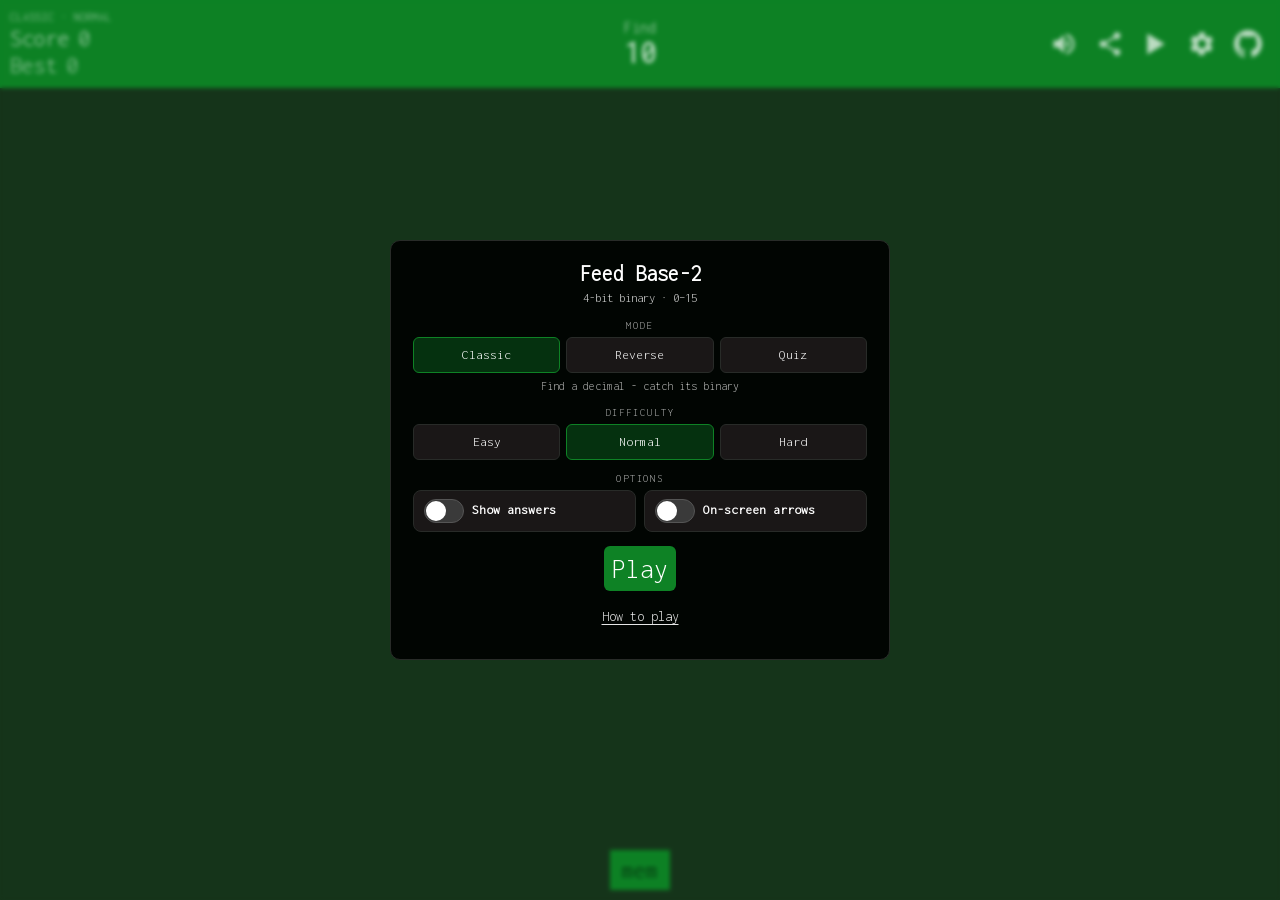
==== commit adf6c788: "improve seo/analytics" ====
--- a/index.html
+++ b/index.html
@@ -5,8 +5,34 @@
     <meta charset="UTF-8">
     <meta http-equiv="X-UA-Compatible" content="IE=edge">
     <meta name="viewport" content="width=device-width, initial-scale=1, viewport-fit=cover, maximum-scale=1, user-scalable=no">
-    <meta name="description" content="Practice 4-bit binary numbers (0–15) with Classic, Reverse, and Quiz modes.">
+    <title>Feed Base-2 — Practice 4-bit Binary Numbers (0–15)</title>
+    <meta name="description" content="Free browser game to practice 4-bit binary and decimal conversion (0–15). Play Classic, Reverse, or Quiz modes with difficulty levels — works on mobile and installs as a PWA.">
+    <meta name="keywords" content="binary game, 4-bit binary, binary to decimal, learn binary, binary quiz, computer science game, BCD, base-2">
+    <meta name="author" content="Huzaifa Rasheed">
+    <meta name="robots" content="index, follow">
     <meta name="theme-color" content="#0e8225">
+    <meta name="color-scheme" content="dark">
+    <link rel="canonical" href="https://feedbase2.rhuzaifa.com/">
+
+    <!-- Open Graph -->
+    <meta property="og:type" content="website">
+    <meta property="og:site_name" content="Feed Base-2">
+    <meta property="og:locale" content="en_US">
+    <meta property="og:url" content="https://feedbase2.rhuzaifa.com/">
+    <meta property="og:title" content="Feed Base-2 — Practice 4-bit Binary Numbers">
+    <meta property="og:description" content="Catch binary for decimals 0–15. Classic, Reverse, and Quiz modes with streaks, cheats, and mobile controls.">
+    <meta property="og:image" content="https://feedbase2.rhuzaifa.com/assets/icons/icon-512.png">
+    <meta property="og:image:width" content="512">
+    <meta property="og:image:height" content="512">
+    <meta property="og:image:alt" content="Feed Base-2 app icon">
+
+    <!-- Twitter -->
+    <meta name="twitter:card" content="summary">
+    <meta name="twitter:title" content="Feed Base-2 — Practice 4-bit Binary Numbers">
+    <meta name="twitter:description" content="Free binary practice game for decimals 0–15. Classic, Reverse, and Quiz modes.">
+    <meta name="twitter:image" content="https://feedbase2.rhuzaifa.com/assets/icons/icon-512.png">
+
+    <!-- PWA / mobile -->
     <meta name="mobile-web-app-capable" content="yes">
     <meta name="apple-mobile-web-app-capable" content="yes">
     <meta name="apple-mobile-web-app-status-bar-style" content="black-translucent">
@@ -14,13 +40,67 @@
     <meta name="application-name" content="Feed Base-2">
     <link rel="manifest" href="./manifest.webmanifest">
     <link rel="icon" type="image/png" sizes="192x192" href="./assets/icons/icon-192.png">
+    <link rel="icon" type="image/png" sizes="512x512" href="./assets/icons/icon-512.png">
     <link rel="apple-touch-icon" href="./assets/icons/apple-touch-icon.png">
-    <title>Feed Base-2</title>
+
     <link rel="stylesheet" href="./style.css" />
+    <!-- Google tag (gtag.js) -->
+    <script async src="https://www.googletagmanager.com/gtag/js?id=G-7QE6N4586D"></script>
+    <script>
+      window.dataLayer = window.dataLayer || [];
+      function gtag(){dataLayer.push(arguments);}
+      gtag('js', new Date());
+      gtag('config', 'G-7QE6N4586D');
+    </script>
+    <script type="application/ld+json">
+    {
+      "@context": "https://schema.org",
+      "@type": "WebApplication",
+      "name": "Feed Base-2",
+      "alternateName": "Feed Base 2",
+      "url": "https://feedbase2.rhuzaifa.com/",
+      "description": "Free browser game to practice 4-bit binary and decimal conversion for numbers 0–15, with Classic, Reverse, and Quiz modes.",
+      "applicationCategory": "GameApplication",
+      "operatingSystem": "Any",
+      "browserRequirements": "Requires JavaScript",
+      "offers": {
+        "@type": "Offer",
+        "price": "0",
+        "priceCurrency": "USD"
+      },
+      "author": {
+        "@type": "Person",
+        "name": "Huzaifa Rasheed",
+        "url": "https://github.com/huzaifa-99"
+      },
+      "image": "https://feedbase2.rhuzaifa.com/assets/icons/icon-512.png",
+      "inLanguage": "en"
+    }
+    </script>
     <script type="module" src="./js/main.js"></script>
 </head>
 
 <body>
+    <!-- Crawlable summary for search engines (visually hidden) -->
+    <main class="seo-content">
+        <h1>Feed Base-2</h1>
+        <p>
+            Feed Base-2 is a free browser game for learning and practicing 4-bit binary numbers.
+            Convert between decimal values 0–15 and their binary forms (for example, 2 is 0010).
+        </p>
+        <p>
+            Choose Classic (catch binary), Reverse (catch decimal), or Quiz mode, then pick Easy,
+            Normal, or Hard difficulty. Track your score and streak, enable answer hints, and play
+            on mobile with on-screen controls. Install it as a progressive web app for offline play.
+        </p>
+        <p>
+            Binary conversion chart:
+            <a href="./assets/images/binaryConversion.png">decimal to binary reference image</a>.
+            Source code on
+            <a href="https://github.com/huzaifa-99/feed-base-2">GitHub</a>.
+        </p>
+    </main>
+
     <!-- header -->
     <header>
         <div class="section-left">
--- a/style.css
+++ b/style.css
@@ -37,6 +37,18 @@
     padding: 0;
     box-sizing: border-box;
     font-family: 'Inconsolata', monospace;
+}
+
+.seo-content {
+    position: absolute;
+    width: 1px;
+    height: 1px;
+    padding: 0;
+    margin: -1px;
+    overflow: hidden;
+    clip: rect(0, 0, 0, 0);
+    white-space: nowrap;
+    border: 0;
 }
 
 :root {
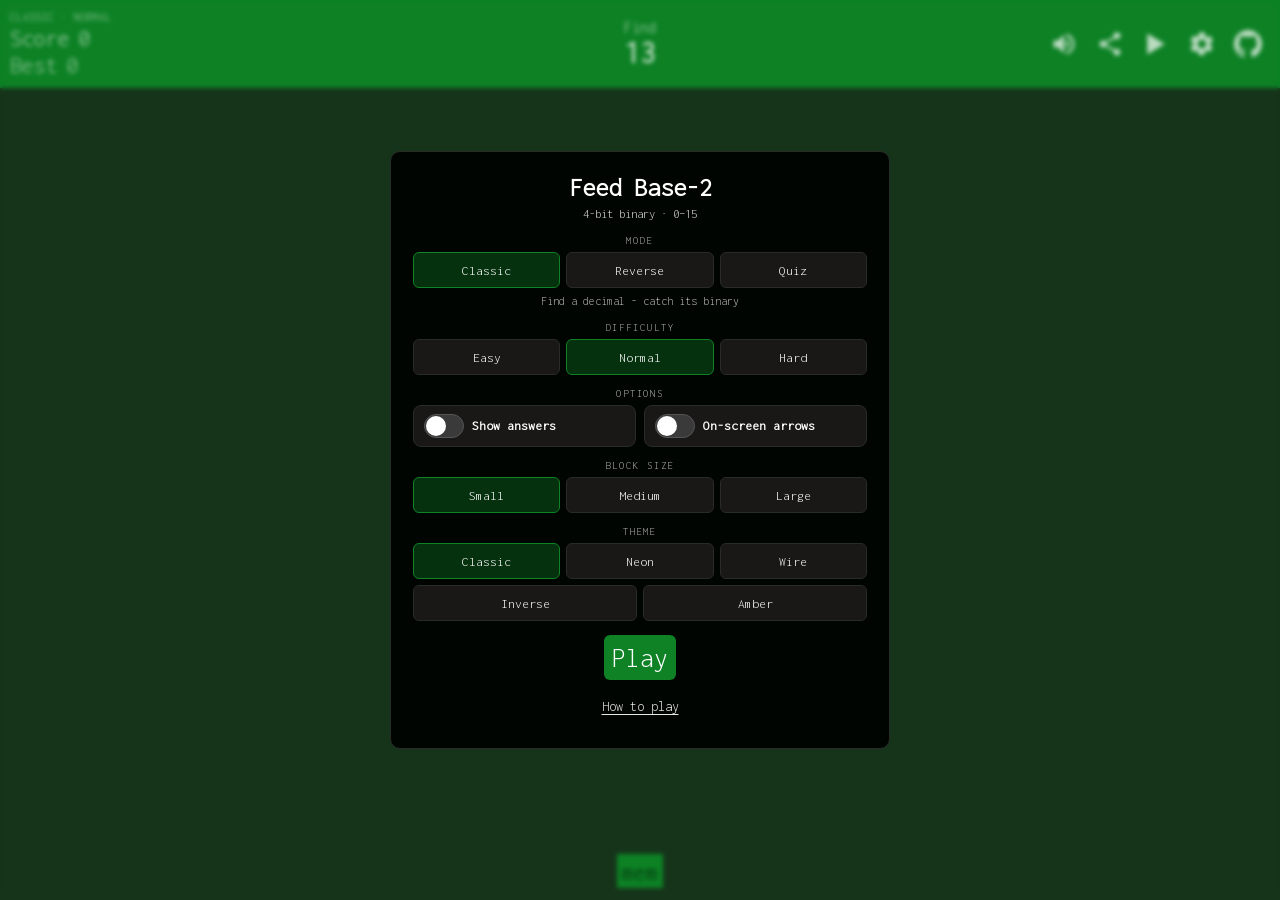
==== commit 42137286: "add block size and theme options for mem and falling blocks" ====
--- a/index.html
+++ b/index.html
@@ -255,6 +255,50 @@
                     </div>
                 </div>
 
+                <div class="settings-block">
+                    <span class="settings-label">Block size</span>
+                    <div class="option-row" role="radiogroup" aria-label="Block size" id="block-size-options">
+                        <label class="option-chip">
+                            <input type="radio" name="block-size" value="compact" checked>
+                            <span>Small</span>
+                        </label>
+                        <label class="option-chip">
+                            <input type="radio" name="block-size" value="cozy">
+                            <span>Medium</span>
+                        </label>
+                        <label class="option-chip">
+                            <input type="radio" name="block-size" value="large">
+                            <span>Large</span>
+                        </label>
+                    </div>
+                </div>
+
+                <div class="settings-block">
+                    <span class="settings-label">Theme</span>
+                    <div class="option-row option-row-wrap" role="radiogroup" aria-label="Theme" id="block-look-options">
+                        <label class="option-chip">
+                            <input type="radio" name="block-look" value="classic" checked>
+                            <span>Classic</span>
+                        </label>
+                        <label class="option-chip">
+                            <input type="radio" name="block-look" value="neon">
+                            <span>Neon</span>
+                        </label>
+                        <label class="option-chip">
+                            <input type="radio" name="block-look" value="wire">
+                            <span>Wire</span>
+                        </label>
+                        <label class="option-chip">
+                            <input type="radio" name="block-look" value="inverse">
+                            <span>Inverse</span>
+                        </label>
+                        <label class="option-chip">
+                            <input type="radio" name="block-look" value="amber">
+                            <span>Amber</span>
+                        </label>
+                    </div>
+                </div>
+
                 <div class="dialog-actions">
                     <button class="button btn-primary btn-lg" id="help-close" type="button">
                         Play
--- a/style.css
+++ b/style.css
@@ -320,7 +320,7 @@
 
 .dialog-title {
     margin: 0;
-    font-size: 1.25rem;
+    font-size: 1.5rem;
     font-weight: 700;
     text-align: center;
     line-height: 1.2;
@@ -400,6 +400,19 @@
     justify-content: center;
     gap: 6px;
     width: 100%;
+}
+
+.option-row + .option-row {
+    margin-top: 2px;
+}
+
+.option-row-wrap {
+    flex-wrap: wrap;
+}
+
+.option-row-wrap .option-chip {
+    flex: 1 1 calc(33.333% - 4px);
+    min-width: 4.5rem;
 }
 
 .option-chip {
@@ -757,7 +770,7 @@
     }
 
     .dialog-title {
-        font-size: 1.4rem;
+        font-size: 1.65rem;
     }
 
     .setting-toggle-title {
@@ -802,7 +815,7 @@
     }
 
     .dialog-title {
-        font-size: 1.1rem;
+        font-size: 1.3rem;
     }
 
     .option-chip span {
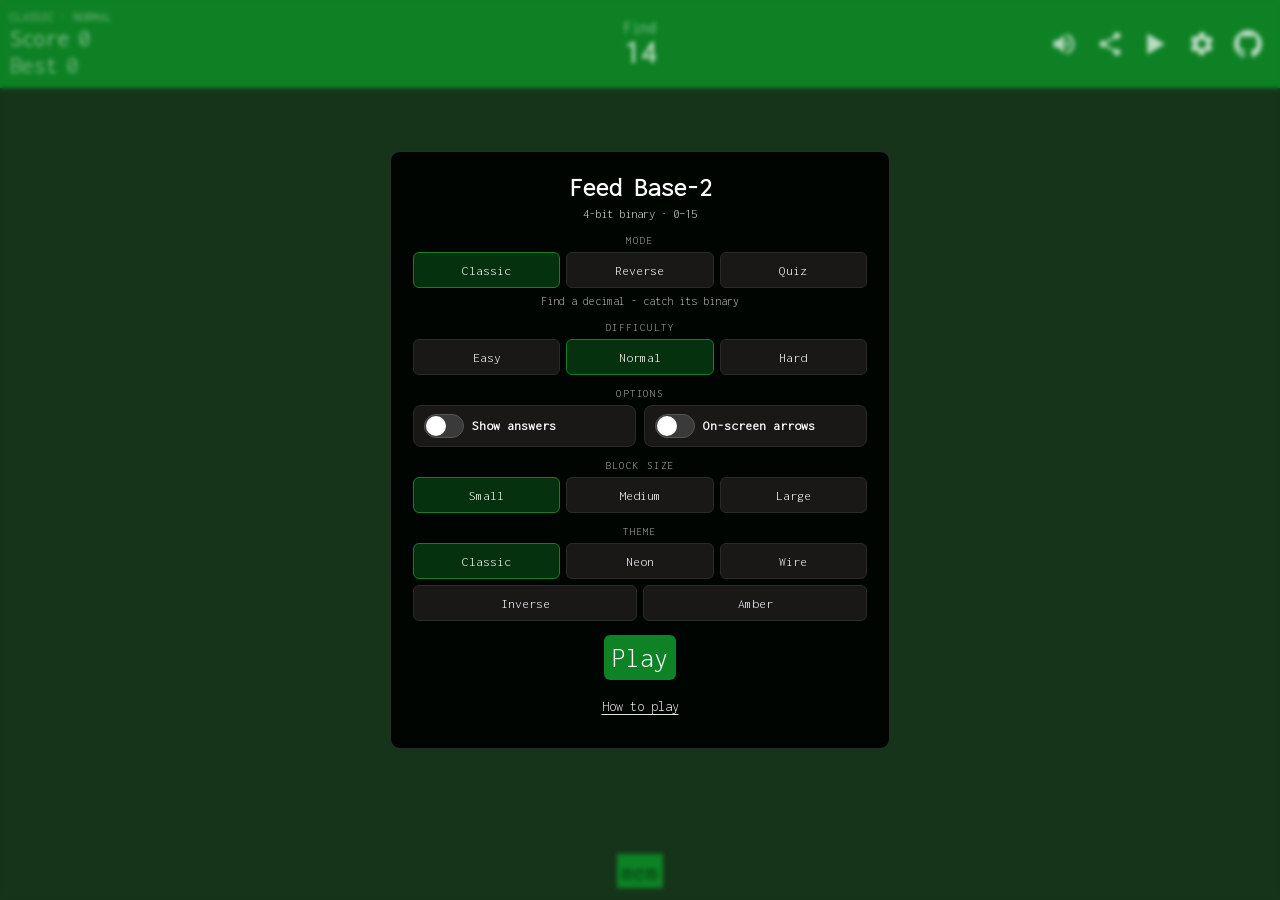
==== commit 6f303c73: "add smoother page load" ====
--- a/index.html
+++ b/index.html
@@ -1,25 +1,42 @@
 <!DOCTYPE html>
-<html lang="en">
+<html lang="en" class="booting">
 
 <head>
     <meta charset="UTF-8">
     <meta http-equiv="X-UA-Compatible" content="IE=edge">
     <meta name="viewport" content="width=device-width, initial-scale=1, viewport-fit=cover, maximum-scale=1, user-scalable=no">
-    <title>Feed Base-2 — Practice 4-bit Binary Numbers (0–15)</title>
-    <meta name="description" content="Free browser game to practice 4-bit binary and decimal conversion (0–15). Play Classic, Reverse, or Quiz modes with difficulty levels — works on mobile and installs as a PWA.">
+    <title>Feed Base-2 - Practice 4-bit Binary Numbers (0–15)</title>
+    <meta name="description" content="Free browser game to practice 4-bit binary and decimal conversion (0–15). Play Classic, Reverse, or Quiz modes with difficulty levels - works on mobile and installs as a PWA.">
     <meta name="keywords" content="binary game, 4-bit binary, binary to decimal, learn binary, binary quiz, computer science game, BCD, base-2">
     <meta name="author" content="Huzaifa Rasheed">
     <meta name="robots" content="index, follow">
     <meta name="theme-color" content="#0e8225">
     <meta name="color-scheme" content="dark">
     <link rel="canonical" href="https://feedbase2.rhuzaifa.com/">
+    <style>
+        html {
+            background: #1a1717;
+        }
+        html.booting body {
+            opacity: 0;
+        }
+        html.is-ready body {
+            opacity: 1;
+            transition: opacity 360ms ease;
+        }
+        @media (prefers-reduced-motion: reduce) {
+            html.is-ready body {
+                transition: none;
+            }
+        }
+    </style>
 
     <!-- Open Graph -->
     <meta property="og:type" content="website">
     <meta property="og:site_name" content="Feed Base-2">
     <meta property="og:locale" content="en_US">
     <meta property="og:url" content="https://feedbase2.rhuzaifa.com/">
-    <meta property="og:title" content="Feed Base-2 — Practice 4-bit Binary Numbers">
+    <meta property="og:title" content="Feed Base-2 - Practice 4-bit Binary Numbers">
     <meta property="og:description" content="Catch binary for decimals 0–15. Classic, Reverse, and Quiz modes with streaks, cheats, and mobile controls.">
     <meta property="og:image" content="https://feedbase2.rhuzaifa.com/assets/icons/icon-512.png">
     <meta property="og:image:width" content="512">
@@ -28,7 +45,7 @@
 
     <!-- Twitter -->
     <meta name="twitter:card" content="summary">
-    <meta name="twitter:title" content="Feed Base-2 — Practice 4-bit Binary Numbers">
+    <meta name="twitter:title" content="Feed Base-2 - Practice 4-bit Binary Numbers">
     <meta name="twitter:description" content="Free binary practice game for decimals 0–15. Classic, Reverse, and Quiz modes.">
     <meta name="twitter:image" content="https://feedbase2.rhuzaifa.com/assets/icons/icon-512.png">
 
@@ -44,6 +61,7 @@
     <link rel="apple-touch-icon" href="./assets/icons/apple-touch-icon.png">
 
     <link rel="stylesheet" href="./style.css" />
+    <link rel="preload" href="./assets/fonts/Inconsolata-normal-latin.woff2" as="font" type="font/woff2" crossorigin>
     <!-- Google tag (gtag.js) -->
     <script async src="https://www.googletagmanager.com/gtag/js?id=G-7QE6N4586D"></script>
     <script>
--- a/style.css
+++ b/style.css
@@ -228,6 +228,27 @@
     backdrop-filter: blur(2px);
     z-index: 60;
     overflow: hidden;
+}
+
+html.is-ready .help-dialog-content {
+    animation: boot-rise 420ms ease both;
+}
+
+@keyframes boot-rise {
+    from {
+        opacity: 0;
+        transform: translateY(10px);
+    }
+    to {
+        opacity: 1;
+        transform: none;
+    }
+}
+
+@media (prefers-reduced-motion: reduce) {
+    html.is-ready .help-dialog-content {
+        animation: none;
+    }
 }
 
 .pause-overlay {
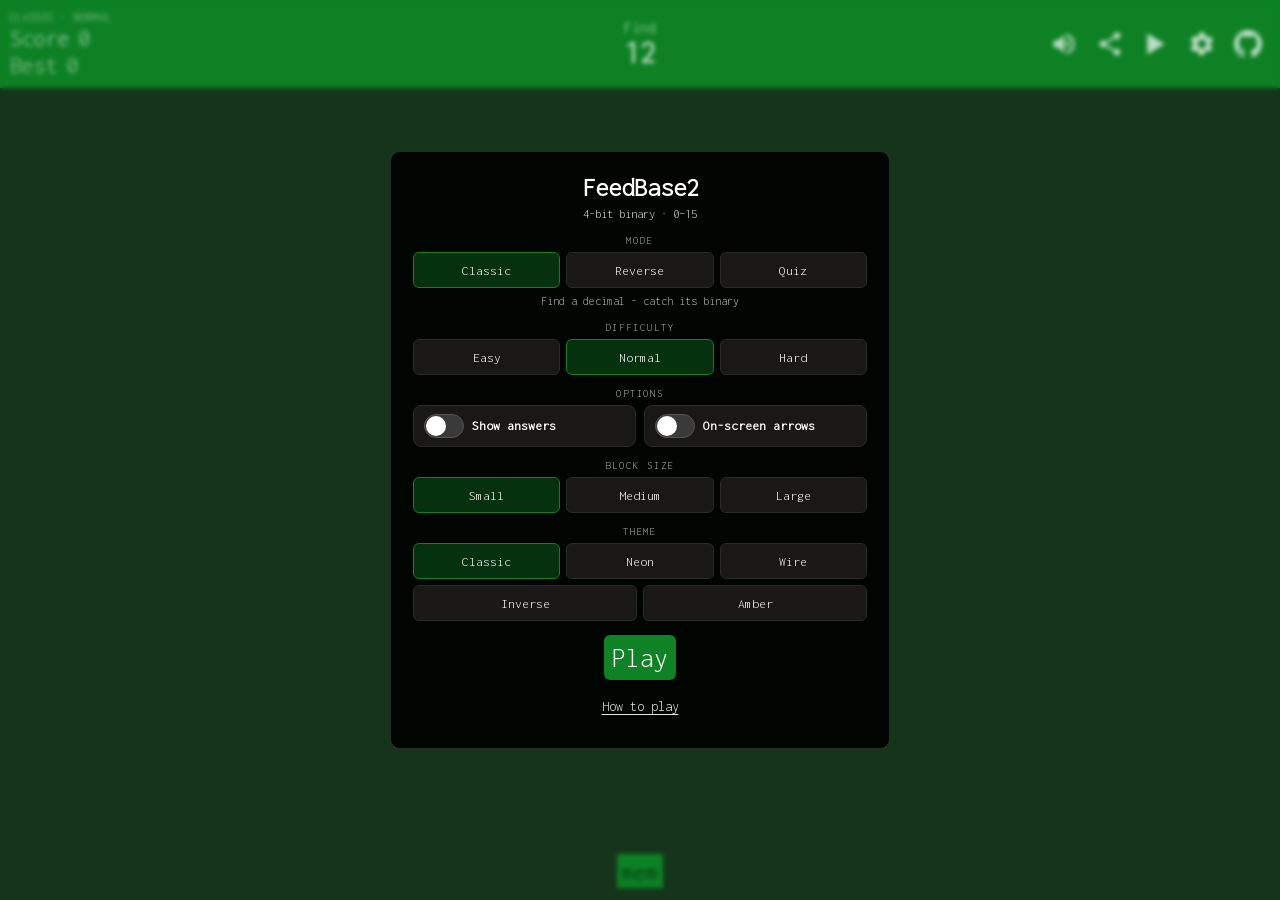
==== commit 22378d1e: "updated app name" ====
--- a/index.html
+++ b/index.html
@@ -5,7 +5,7 @@
     <meta charset="UTF-8">
     <meta http-equiv="X-UA-Compatible" content="IE=edge">
     <meta name="viewport" content="width=device-width, initial-scale=1, viewport-fit=cover, maximum-scale=1, user-scalable=no">
-    <title>Feed Base-2 - Practice 4-bit Binary Numbers (0–15)</title>
+    <title>FeedBase2 - Practice 4-bit Binary Numbers (0–15)</title>
     <meta name="description" content="Free browser game to practice 4-bit binary and decimal conversion (0–15). Play Classic, Reverse, or Quiz modes with difficulty levels - works on mobile and installs as a PWA.">
     <meta name="keywords" content="binary game, 4-bit binary, binary to decimal, learn binary, binary quiz, computer science game, BCD, base-2">
     <meta name="author" content="Huzaifa Rasheed">
@@ -33,19 +33,19 @@
 
     <!-- Open Graph -->
     <meta property="og:type" content="website">
-    <meta property="og:site_name" content="Feed Base-2">
+    <meta property="og:site_name" content="FeedBase2">
     <meta property="og:locale" content="en_US">
     <meta property="og:url" content="https://feedbase2.rhuzaifa.com/">
-    <meta property="og:title" content="Feed Base-2 - Practice 4-bit Binary Numbers">
+    <meta property="og:title" content="FeedBase2 - Practice 4-bit Binary Numbers">
     <meta property="og:description" content="Catch binary for decimals 0–15. Classic, Reverse, and Quiz modes with streaks, cheats, and mobile controls.">
     <meta property="og:image" content="https://feedbase2.rhuzaifa.com/assets/icons/icon-512.png">
     <meta property="og:image:width" content="512">
     <meta property="og:image:height" content="512">
-    <meta property="og:image:alt" content="Feed Base-2 app icon">
+    <meta property="og:image:alt" content="FeedBase2 app icon">
 
     <!-- Twitter -->
     <meta name="twitter:card" content="summary">
-    <meta name="twitter:title" content="Feed Base-2 - Practice 4-bit Binary Numbers">
+    <meta name="twitter:title" content="FeedBase2 - Practice 4-bit Binary Numbers">
     <meta name="twitter:description" content="Free binary practice game for decimals 0–15. Classic, Reverse, and Quiz modes.">
     <meta name="twitter:image" content="https://feedbase2.rhuzaifa.com/assets/icons/icon-512.png">
 
@@ -53,8 +53,8 @@
     <meta name="mobile-web-app-capable" content="yes">
     <meta name="apple-mobile-web-app-capable" content="yes">
     <meta name="apple-mobile-web-app-status-bar-style" content="black-translucent">
-    <meta name="apple-mobile-web-app-title" content="Feed Base-2">
-    <meta name="application-name" content="Feed Base-2">
+    <meta name="apple-mobile-web-app-title" content="FeedBase2">
+    <meta name="application-name" content="FeedBase2">
     <link rel="manifest" href="./manifest.webmanifest">
     <link rel="icon" type="image/png" sizes="192x192" href="./assets/icons/icon-192.png">
     <link rel="icon" type="image/png" sizes="512x512" href="./assets/icons/icon-512.png">
@@ -74,8 +74,8 @@
     {
       "@context": "https://schema.org",
       "@type": "WebApplication",
-      "name": "Feed Base-2",
-      "alternateName": "Feed Base 2",
+      "name": "FeedBase2",
+      "alternateName": ["Feed Base-2", "Feed Base 2"],
       "url": "https://feedbase2.rhuzaifa.com/",
       "description": "Free browser game to practice 4-bit binary and decimal conversion for numbers 0–15, with Classic, Reverse, and Quiz modes.",
       "applicationCategory": "GameApplication",
@@ -101,9 +101,9 @@
 <body>
     <!-- Crawlable summary for search engines (visually hidden) -->
     <main class="seo-content">
-        <h1>Feed Base-2</h1>
+        <h1>FeedBase2</h1>
         <p>
-            Feed Base-2 is a free browser game for learning and practicing 4-bit binary numbers.
+            FeedBase2 is a free browser game for learning and practicing 4-bit binary numbers.
             Convert between decimal values 0–15 and their binary forms (for example, 2 is 0010).
         </p>
         <p>
@@ -208,7 +208,7 @@
         <div class="help-dialog-content">
             <div class="dialog-panel" id="settings-panel">
                 <div class="dialog-heading">
-                    <h1 class="dialog-title" id="help-title">Feed Base-2</h1>
+                    <h1 class="dialog-title" id="help-title">FeedBase2</h1>
                     <p class="dialog-subtitle">4-bit binary · 0–15</p>
                 </div>
 
@@ -377,7 +377,7 @@
         <div class="quiz-choices" id="quiz-choices"></div>
     </div>
 
-    <canvas id="game-canvas" aria-label="Feed Base-2 game area">
+    <canvas id="game-canvas" aria-label="FeedBase2 game area">
     </canvas>
 </body>
 
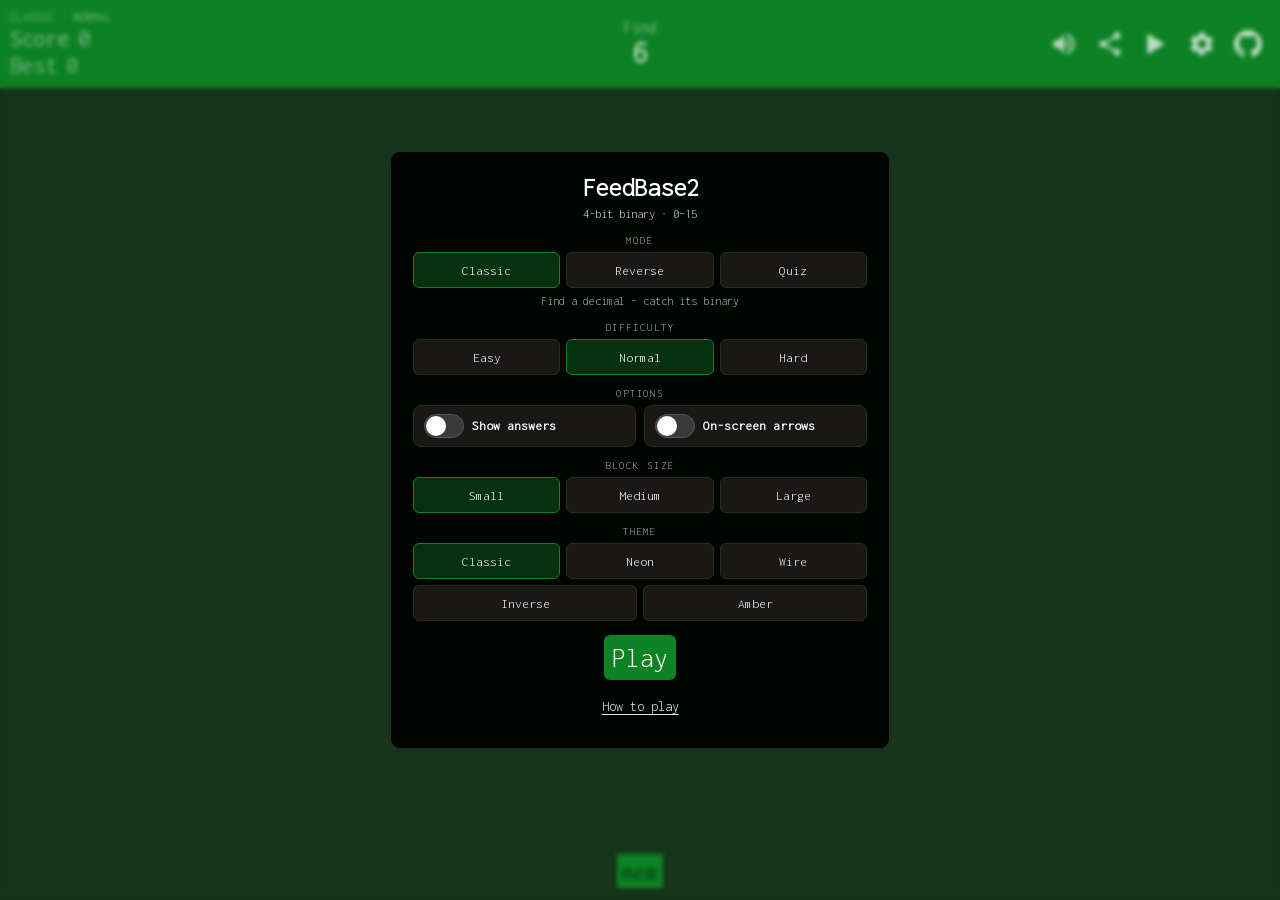
==== commit 7dfca9bc: "add privacy policy" ====
--- a/index.html
+++ b/index.html
@@ -11,6 +11,8 @@
     <meta name="author" content="Huzaifa Rasheed">
     <meta name="robots" content="index, follow">
     <meta name="theme-color" content="#0e8225">
+    <meta name="theme-color" content="#0e8225" media="(prefers-color-scheme: light)">
+    <meta name="theme-color" content="#0e8225" media="(prefers-color-scheme: dark)">
     <meta name="color-scheme" content="dark">
     <link rel="canonical" href="https://feedbase2.rhuzaifa.com/">
     <style>
@@ -334,7 +336,7 @@
                         0–15 as 4-bit binary
                         (<a aria-label="Link to image with decimal to binary conversions"
                             href="./assets/images/binaryConversion.png"
-                            title="Binary conversions chart">chart</a>
+                            title="Binary conversions chart">chart</a>)
                     </p>
                 </div>
                 <ul class="howto-list">
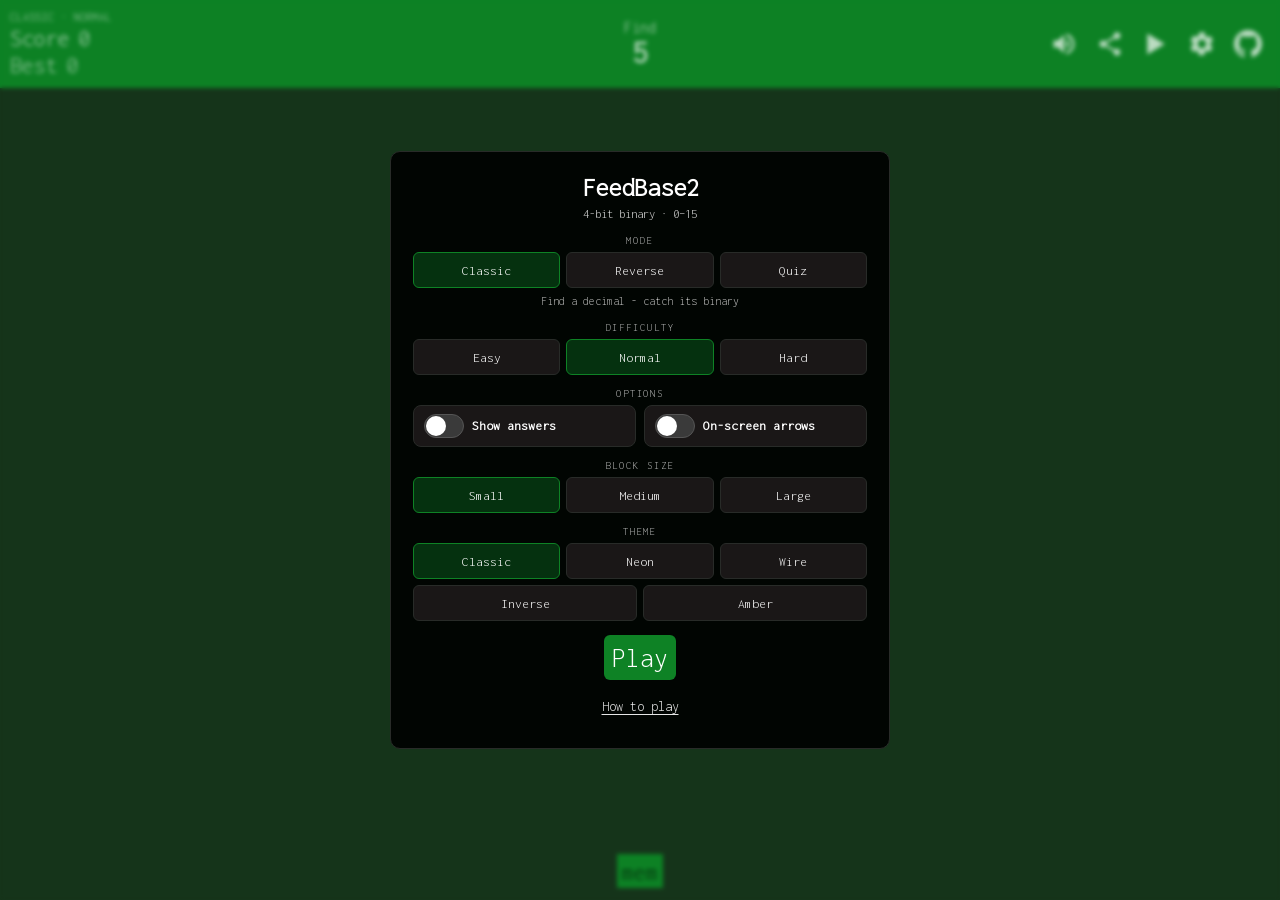
==== commit c5dc7f84: "add restart game option" ====
--- a/index.html
+++ b/index.html
@@ -319,12 +319,24 @@
                     </div>
                 </div>
 
-                <div class="dialog-actions">
+                <div class="dialog-actions" id="settings-actions">
                     <button class="button btn-primary btn-lg" id="help-close" type="button">
                         Play
                     </button>
+                    <button class="button hidden" id="settings-new-game-btn" type="button">
+                        Restart game
+                    </button>
                     <button class="button btn-link" id="howto-open" type="button">
                         How to play
+                    </button>
+                </div>
+                <div class="dialog-actions hidden" id="settings-confirm">
+                    <p class="settings-hint">Reset score and streak?</p>
+                    <button class="button btn-primary btn-lg" id="settings-new-game-confirm" type="button">
+                        Restart
+                    </button>
+                    <button class="button btn-link" id="settings-new-game-cancel" type="button">
+                        Cancel
                     </button>
                 </div>
             </div>
@@ -346,6 +358,7 @@
                     <li>Streaks boost score · misses teach the conversion</li>
                     <li>Move with arrows, drag, or on-screen pads</li>
                     <li>Header: pause, mute, share, settings</li>
+                    <li>Restart game (pause or settings) resets score and streak</li>
                 </ul>
                 <div class="dialog-actions">
                     <button class="button btn-primary btn-lg" id="howto-back" type="button">
@@ -358,7 +371,22 @@
 
     <div class="pause-overlay hidden" id="pause-overlay" aria-hidden="true">
         <span class="pause-title">Paused</span>
-        <span class="pause-hint">Tap Play to resume</span>
+        <span class="pause-hint" id="pause-hint">Tap Play to resume</span>
+        <div class="pause-actions" id="pause-actions">
+            <button class="button btn-primary" id="new-game-btn" type="button">
+                Restart game
+            </button>
+        </div>
+        <div class="pause-confirm hidden" id="pause-confirm">
+            <div class="pause-actions">
+                <button class="button" id="new-game-cancel" type="button">
+                    Cancel
+                </button>
+                <button class="button btn-primary" id="new-game-confirm" type="button">
+                    Restart
+                </button>
+            </div>
+        </div>
     </div>
 
     <div class="move-controls hidden" id="move-controls" aria-label="Move controls">
--- a/style.css
+++ b/style.css
@@ -273,6 +273,32 @@
 .pause-hint {
     font-size: 0.95rem;
     opacity: 0.8;
+}
+
+.pause-actions {
+    display: flex;
+    gap: 10px;
+    margin-top: 8px;
+    pointer-events: auto;
+}
+
+.pause-actions .button {
+    min-width: 7.5rem;
+    min-height: 44px;
+    padding: 10px 18px;
+    font-size: 1rem;
+}
+
+.pause-confirm {
+    display: flex;
+    flex-direction: column;
+    align-items: center;
+    gap: 10px;
+}
+
+.pause-confirm.hidden,
+.pause-actions.hidden {
+    display: none;
 }
 
 .feedback-toast {
